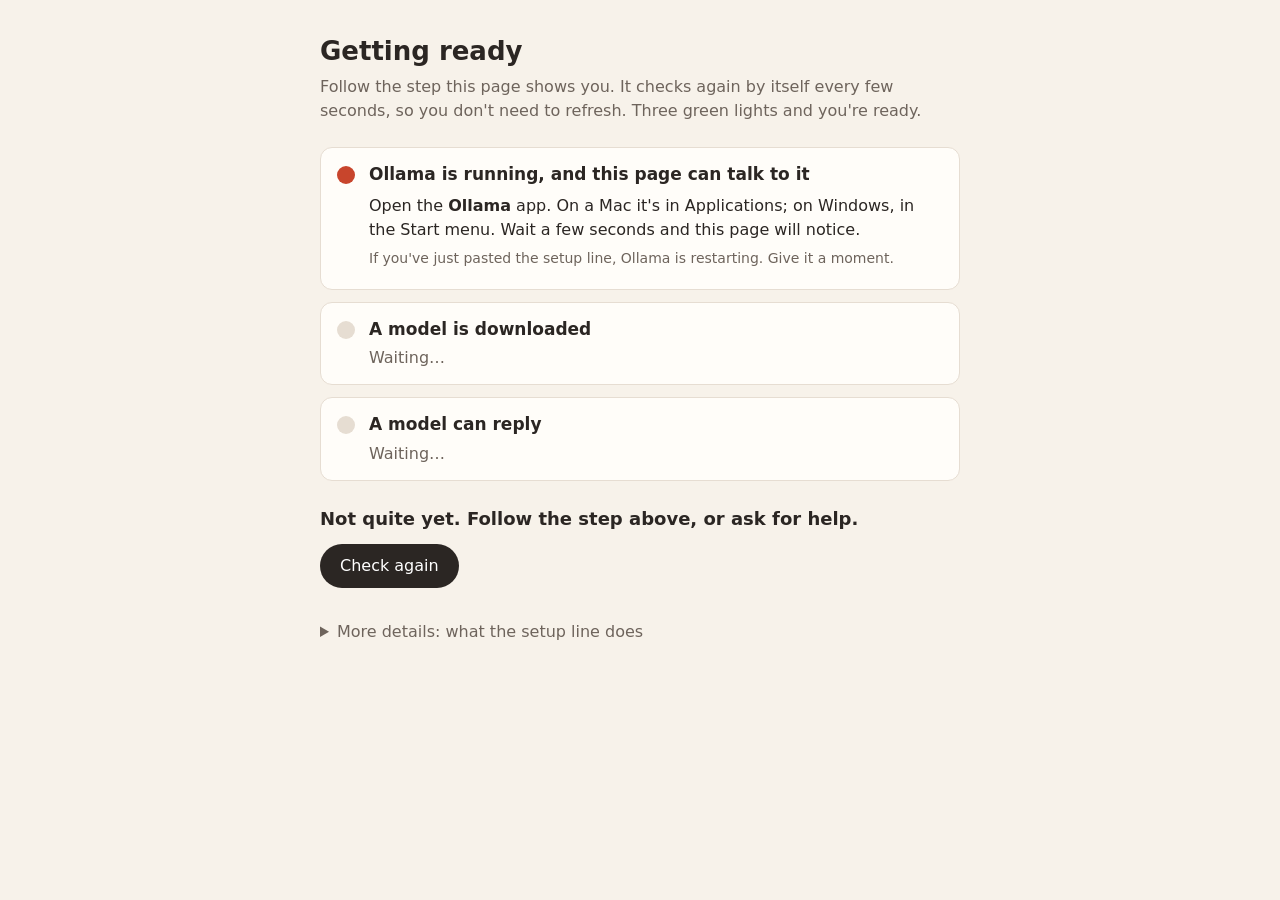
==== check.html @ a4048796 "DIY Bot templates and guide" ====
<!doctype html>
<html lang="en">
<head>
<meta charset="utf-8">
<meta name="viewport" content="width=device-width, initial-scale=1">
<title>DIY Bot: getting ready</title>
<link rel="stylesheet" href="style.css">
<style>
  :root {
    --paper: #f7f2ea; --card: #fffdf9; --ink: #2b2623; --muted: #6e645c;
    --line: #e6ddd2; --good: #2f8a57; --bad: #c8452c; --wait: #c9a227; --code: #f1e8de;
  }
  * { box-sizing: border-box; }
  body { margin: 0; background: var(--paper); color: var(--ink); font-family: var(--font); line-height: 1.5; font-size: 16px; }
  .page { max-width: 680px; margin: 0 auto; padding: 32px 20px 60px; }
  h1 { margin: 0 0 4px; font-size: 26px; }
  .intro { color: var(--muted); margin: 0 0 24px; }

  .check {
    display: flex; gap: 14px; align-items: flex-start;
    background: var(--card); border: 1px solid var(--line);
    border-radius: 12px; padding: 14px 16px; margin-bottom: 12px;
  }
  .light { flex: none; width: 18px; height: 18px; border-radius: 50%; margin-top: 4px; background: var(--line); }
  .check.wait .light { background: var(--wait); animation: pulse 1s infinite alternate; }
  .check.good .light { background: var(--good); }
  .check.bad .light { background: var(--bad); }
  @keyframes pulse { to { opacity: 0.35; } }
  .check > div { flex: 1; min-width: 0; }
  .check h2 { margin: 0; font-size: 17px; }
  .detail { margin-top: 4px; color: var(--muted); }
  .check.bad .detail { color: var(--ink); }
  .detail p { margin: 6px 0; }
  .detail ol { margin: 8px 0; padding-left: 22px; }
  .detail li { margin: 8px 0; }

  code { font-family: var(--mono); background: var(--code); padding: 2px 6px; border-radius: 4px; font-size: 14px; }
  .command {
    display: flex; gap: 8px; align-items: flex-start; margin: 8px 0;
    background: var(--code); border-radius: 10px; padding: 10px 10px 10px 12px;
  }
  .command code { flex: 1; background: none; padding: 0; white-space: pre-wrap; word-break: break-all; font-size: 13.5px; }
  .tabs { display: flex; gap: 6px; margin: 10px 0 4px; }

  button {
    font: inherit; border: 0; border-radius: 999px; padding: 10px 20px;
    background: var(--ink); color: white; cursor: pointer;
  }
  .command button, .tabs button { padding: 5px 12px; font-size: 13px; }
  .tabs button { background: transparent; color: var(--ink); border: 1px solid var(--ink); }
  .tabs button[aria-pressed="true"] { background: var(--ink); color: white; }

  .summary { margin: 24px 0 12px; font-size: 18px; font-weight: 600; }
  .next a { color: var(--ink); }
  .note { color: var(--muted); font-size: 14px; }
  details.more { margin-top: 32px; color: var(--muted); }
  details.more summary { cursor: pointer; }
  details.more p { margin: 8px 0; }
</style>
</head>
<body>
<div class="page">
  <h1>Getting ready</h1>
  <p class="intro">Follow the step this page shows you. It checks again by itself every few seconds, so you don't need to refresh. Three green lights and you're ready.</p>

  <div aria-live="polite">
    <div class="check" id="c1"><span class="light"></span><div><h2>Ollama is running, and this page can talk to it</h2><div class="detail">Checking…</div></div></div>
    <div class="check" id="c2"><span class="light"></span><div><h2>A model is downloaded</h2><div class="detail">Waiting…</div></div></div>
    <div class="check" id="c3"><span class="light"></span><div><h2>A model can reply</h2><div class="detail">Waiting…</div></div></div>
  </div>

  <p class="summary" id="summary"></p>
  <p class="next" id="next" hidden>Next, open <a href="chat.html">chat.html</a> or <a href="mirror.html">mirror.html</a>.</p>
  <button id="again" type="button">Check again</button>

  <details class="more">
    <summary>More details: what the setup line does</summary>
    <p>Your browser normally stops pages opened from your own files from talking to programs on your laptop. The setup line tells Ollama to accept them. It's the setting that decides which pages can talk to your bot.</p>
    <p>While it's set, any website open in your browser could also send requests to Ollama: use your models, or download or delete them. It can't reach your files. That's fine for today. To undo it afterwards:</p>
    <p><b>Mac</b> (it also resets when you restart your laptop): <code>launchctl unsetenv OLLAMA_ORIGINS</code>, then quit and reopen Ollama.</p>
    <p><b>Windows:</b> <code>[Environment]::SetEnvironmentVariable("OLLAMA_ORIGINS", $null, "User")</code>, then quit and reopen Ollama.</p>
    <p>If you'd rather not change the setting, and you have Python, open the pages through a small local server instead: in this folder run <code>python3 -m http.server 8000</code>, then open <code>localhost:8000/check.html</code>. Ollama already trusts pages opened that way.</p>
  </details>
</div>

<script>
// The model to suggest. Any model from ollama.com/library works.
const SUGGESTED = "ministral-3:3b";
const OLLAMA_URL = "http://localhost:11434";

// Which computer this is, so the steps match it. You can switch with the buttons.
let system = /Win/i.test(navigator.userAgent) ? "windows" : "mac";

const OPEN_TERMINAL = {
  mac: "Open <b>Terminal</b>: press <b>Cmd + Space</b>, type <i>Terminal</i>, then press Enter.",
  windows: "Open <b>PowerShell</b>: press the <b>Windows key</b>, type <i>PowerShell</i>, then press Enter."
};
const PASTE = {
  mac: "Paste with <b>Cmd + V</b>, then press Enter.",
  windows: "Paste with <b>Ctrl + V</b> (or right-click), then press Enter."
};

function command(text) {
  return '<div class="command"><code>' + text.replace(/&/g, "&amp;").replace(/</g, "&lt;") +
         '</code><button type="button" class="copy">copy</button></div>';
}

function tabs() {
  return '<div class="tabs" role="group" aria-label="Your computer">' +
    '<button type="button" data-system="mac" aria-pressed="' + (system === "mac") + '">Mac</button>' +
    '<button type="button" data-system="windows" aria-pressed="' + (system === "windows") + '">Windows</button></div>';
}

// The setup step, for when Ollama is running but this page isn't allowed to talk to it.
function setupSteps() {
  if (system === "mac") {
    return tabs() +
      "<p>One line sets everything up and downloads a model.</p><ol>" +
      "<li>" + OPEN_TERMINAL.mac + "</li>" +
      "<li>Copy this line. " + PASTE.mac +
        command('launchctl setenv OLLAMA_ORIGINS "*"; pkill -x Ollama; pkill -x ollama; sleep 3; open -a Ollama; sleep 5; ollama pull ' + SUGGESTED) + "</li>" +
      "<li>Ollama closes and opens again, then the download starts. This page goes green when it's done.</li></ol>";
  }
  return tabs() + "<ol>" +
    "<li>" + OPEN_TERMINAL.windows + "</li>" +
    "<li>Copy this line. " + PASTE.windows +
      command('[Environment]::SetEnvironmentVariable("OLLAMA_ORIGINS", "*", "User")') + "</li>" +
    "<li>Quit Ollama: right-click the llama icon near the clock (click <b>^</b> if you can't see it) and choose <b>Quit Ollama</b>. Then open Ollama again from the Start menu.</li>" +
    "<li>Back in PowerShell, copy this line, paste it and press Enter. It downloads a model." +
      command("ollama pull " + SUGGESTED) + "</li></ol>";
}

// The download step, for when everything is connected but no model is downloaded yet.
function downloadSteps() {
  return tabs() + "<ol>" +
    "<li>" + OPEN_TERMINAL[system] + "</li>" +
    "<li>Copy this line. " + PASTE[system] + command("ollama pull " + SUGGESTED) + "</li>" +
    '<li>Wait for the download to finish. It can take a few minutes.</li></ol>';
}

let lastShown = {};
function set(id, state, html) {
  const key = state + "|" + html;
  if (lastShown[id] === key) return;   // nothing changed, so leave the page alone
  lastShown[id] = key;
  const el = document.getElementById(id);
  el.className = "check " + state;
  el.querySelector(".detail").innerHTML = html;
}

// Can this page reach Ollama? Three possible answers.
async function reachOllama() {
  try {
    const res = await fetch(OLLAMA_URL + "/api/version");
    if (res.ok) return { state: "ok", version: (await res.json()).version };
  } catch (err) { /* blocked, or not running: find out which below */ }
  try {
    // This kind of request can't read the reply, but it does show whether Ollama answered.
    await fetch(OLLAMA_URL + "/api/version", { mode: "no-cors" });
    return { state: "blocked" };
  } catch (err) {
    return { state: "down" };
  }
}

let running = false, done = false, tested = null;

// Models made for search (embeddings), such as nomic-embed-text, can't chat.
function canChat(m) {
  const family = (m.details && m.details.family) || "";
  return !/embed|minilm|rerank/i.test(m.name) && !/bert/i.test(family);
}

async function runChecks() {
  if (running) return;
  running = true;
  try {
    // 1. Is Ollama running, and can this page reach it?
    const reach = await reachOllama();
    if (reach.state === "down") {
      set("c1", "bad", "<p>Open the <b>Ollama</b> app. On a Mac it's in Applications; on Windows, in the Start menu. Wait a few seconds and this page will notice.</p>" +
        '<p class="note">If you\'ve just pasted the setup line, Ollama is restarting. Give it a moment.</p>');
      set("c2", "", "Waiting…"); set("c3", "", "Waiting…");
      return finish(false);
    }
    if (reach.state === "blocked") {
      set("c1", "bad", "<p>Ollama is running, but your browser won't let this page talk to it yet. This is a one-off setup step.</p>" + setupSteps());
      set("c2", "", "Waiting…"); set("c3", "", "Waiting…");
      return finish(false);
    }
    set("c1", "good", "Yes, Ollama version " + reach.version + ".");

    // 2. Are any models downloaded?
    const data = await (await fetch(OLLAMA_URL + "/api/tags")).json();
    const models = (data.models || []).filter(canChat).sort((a, b) => (a.size || 0) - (b.size || 0));
    if (!models.length) {
      set("c2", "bad", "<p>No chat models yet. Download one:</p>" + downloadSteps());
      set("c3", "", "Waiting…");
      return finish(false);
    }
    const list = models.map((m) => "<code>" + m.name + "</code>" + (m.size ? " " + (m.size / 1e9).toFixed(1) + " GB" : "")).join(", ");
    set("c2", "good", "Yes. You can choose any of these in the bots: " + list);

    // 3. Can it reply? Tried once, with the smallest model.
    const smallest = models[0].name;
    if (tested !== smallest) {
      tested = smallest;
      set("c3", "wait", "Asking <code>" + smallest + "</code> to say hello. The first reply can take a while as the model loads…");
      const started = performance.now();
      try {
        const res = await fetch(OLLAMA_URL + "/api/chat", {
          method: "POST",
          headers: { "Content-Type": "application/json" },
          body: JSON.stringify({ model: smallest, stream: false,
            messages: [{ role: "user", content: "Say hello in five words or fewer." }] })
        });
        const reply = await res.json();
        if (reply.error) throw new Error(reply.error);
        const seconds = ((performance.now() - started) / 1000).toFixed(1);
        const said = (reply.message.content || "").replace(/<think>[\s\S]*?<\/think>/, "").trim().replace(/</g, "&lt;");
        set("c3", "good", "<code>" + smallest + "</code> said: “" + said + "” (" + seconds + " seconds)" +
          (seconds > 30 ? '<p class="note">That was slow. It\'s fine to keep going, or pair up with someone whose laptop is quicker.</p>' : ""));
        return finish(true);
      } catch (err) {
        // Not retried automatically. Press Check again to try once more.
        set("c3", "bad", "<p>The model didn't reply: " + err.message.replace(/</g, "&lt;") + "</p><p>If it mentions memory, close other apps, or pair up with someone. Then press Check again.</p>");
        return finish(false);
      }
    }
  } catch (err) {
    set("c1", "bad", "Something unexpected happened: " + String(err.message).replace(/</g, "&lt;") + ". Press Check again.");
    return finish(false);
  } finally {
    running = false;
  }
}

function finish(ok) {
  done = ok;
  document.getElementById("summary").textContent = ok ? "You're ready." : "Not quite yet. Follow the step above, or ask for help.";
  document.getElementById("next").hidden = !ok;
}

// Copy buttons and the Mac / Windows switch.
document.addEventListener("click", async (event) => {
  const button = event.target.closest("button");
  if (!button) return;
  if (button.classList.contains("copy")) {
    const text = button.previousElementSibling.textContent;
    try { await navigator.clipboard.writeText(text); }
    catch (err) {
      const area = document.createElement("textarea");
      area.value = text; document.body.appendChild(area); area.select();
      document.execCommand("copy"); area.remove();
    }
    button.textContent = "copied";
    setTimeout(() => (button.textContent = "copy"), 1500);
  }
  if (button.dataset.system) {
    system = button.dataset.system;
    lastShown = {};
    runChecks();
  }
});

document.getElementById("again").addEventListener("click", () => { tested = null; lastShown = {}; done = false; runChecks(); });

// Check now, then every few seconds until everything is green.
runChecks();
setInterval(() => { if (!done) runChecks(); }, 4000);
</script>
</body>
</html>
---- style.css ----
/* =====================================================================
   style.css: how every page in this folder looks.

   The first three sections are the controls:
     1. Fonts, shared by every page
     2. Colours for the chat bot
     3. Colours for the mirror bot
   Change a value, save this file, then refresh the page in your browser.

   Everything after that is layout. You only need to touch it if you want
   to move things around.
   ===================================================================== */


/* ---------------------------------------------------------------------
   1. ADAPT: fonts, shared by every page

   The pages use Rubik and Roboto Mono if they're installed on this laptop
   or saved in a "fonts" folder (as Rubik.woff2 and RobotoMono.woff2).
   Otherwise they fall back to your system's fonts.
   Nothing is downloaded from the internet.
   --------------------------------------------------------------------- */

@font-face { font-family: "Rubik"; src: local("Rubik"), url("fonts/Rubik.woff2") format("woff2"); font-weight: 300 700; }
@font-face { font-family: "Roboto Mono"; src: local("Roboto Mono"), url("fonts/RobotoMono.woff2") format("woff2"); font-weight: 300 700; }

:root {
  --font: "Rubik", system-ui, -apple-system, "Segoe UI", sans-serif;   /* main text */
  --mono: "Roboto Mono", ui-monospace, Menlo, Consolas, monospace;     /* your messages, labels, the prompt */
}


/* ---------------------------------------------------------------------
   2. ADAPT: colours for the chat bot (chat.html)
   --------------------------------------------------------------------- */

body.chat {
  --page: #fce9de;          /* pale peach background */
  --sidebar: #e7857a;       /* coral sidebar */
  --you: #f8d3ce;           /* your messages */
  --prompt: #f5dcd3;        /* the "prompt sent to model" block */
  --prompt-line: #e0a89b;   /* its border */
  --send: #e85a5a;          /* send button */
  --ink: #3a2a26;           /* main text, and text on the sidebar */
  --muted: #7d5f57;         /* quieter text */
  --label: #9b3f33;         /* labels inside the prompt block */
  --white: #ffffff;         /* input box */
}


/* ---------------------------------------------------------------------
   3. ADAPT: colours for the mirror bot (mirror.html)
   --------------------------------------------------------------------- */

body.mirror {
  --page: #efebf6;          /* lavender background */
  --card: #fdfcff;          /* writing box and reflections */
  --ink: #26232d;           /* main text */
  --muted: #6b6578;         /* quieter text */
  --accent: #6a4fc4;        /* button and reflection edge */
  --line: #dcd5e8;          /* borders */
}


/* =====================================================================
   LAYOUT: everything below arranges the pages.

   EXTEND: new forms start here. A deck of cards to draw from, notes in the
   margin of your writing, a slower page that reveals one line at a time.
   Teaches: that a bot doesn't have to look like a chat window.
   ===================================================================== */

* { box-sizing: border-box; }

/* A clear outline for whatever the keyboard is on */
:focus-visible { outline: 3px solid #1a1a1a; outline-offset: 2px; }

/* Shown when there's a typo in the code, so the page isn't just blank */
.typo {
  position: fixed; top: 12px; left: 12px; right: 12px; z-index: 10;
  background: #fff3c4; color: #2b2400; border: 2px solid #c9a227; border-radius: 12px;
  padding: 14px 16px; font-family: var(--font); font-size: 16px; line-height: 1.5;
}


/* ---- Chat: page and sidebar ---- */

body.chat {
  margin: 0; height: 100vh; background: var(--page); color: var(--ink);
  font-family: var(--font); font-size: 16px; line-height: 1.55;
  display: grid; grid-template-columns: 260px 1fr;
}
.chat aside {
  background: var(--sidebar); color: var(--ink);
  padding: 28px 22px; display: flex; flex-direction: column; gap: 18px;
  overflow-y: auto;
}
.chat aside h1 { margin: 0; font-size: 28px; font-weight: 600; }
.chat .setting { display: flex; flex-direction: column; gap: 6px; }
.chat .setting label, .chat .setting-label { font-family: var(--mono); font-size: 12px; }
.chat aside select {
  width: 100%; font-family: var(--mono); font-size: 12px; color: var(--ink);
  background: var(--white); border: 0; border-radius: 10px; padding: 7px 8px;
}
.chat aside input[type="range"] { width: 100%; accent-color: var(--ink); }
.chat .notes-status { margin: 0; font-family: var(--mono); font-size: 12px; }
.chat aside details { font-size: 13px; }
.chat aside summary { cursor: pointer; font-family: var(--mono); }
.chat aside .instructions {
  margin-top: 8px; padding: 10px; border-radius: 10px;
  background: rgba(255,255,255,0.35); white-space: pre-wrap; font-family: var(--mono); font-size: 12px;
}
.chat .buttons { display: flex; flex-wrap: wrap; gap: 8px; }
.chat .buttons.end { margin-top: auto; }
.chat aside button {
  font: inherit; font-size: 13px; color: var(--ink); background: rgba(255,255,255,0.35);
  border: 1px solid var(--ink); border-radius: 999px; padding: 6px 14px; cursor: pointer;
}
.chat aside button.link {
  align-self: flex-start; background: none; border: 0; padding: 0;
  font-family: var(--mono); font-size: 12px; text-decoration: underline;
}

/* ---- Chat: the conversation ---- */

.chat main { display: flex; flex-direction: column; height: 100vh; min-width: 0; }
.chat #conversation { flex: 1; overflow-y: auto; padding: 32px 24px 16px; }
.chat .column { max-width: 720px; margin: 0 auto; }
.chat .empty { color: var(--muted); text-align: center; margin-top: 18vh; }
.chat .turn { margin-bottom: 28px; }

.chat .you {
  margin-left: auto; max-width: 80%; width: fit-content;
  background: var(--you); padding: 12px 16px; border-radius: 18px 18px 4px 18px;
  font-family: var(--mono); font-size: 14px; white-space: pre-wrap;
}

/* The "prompt sent to model" block: open on the latest turn,
   a dashed pill on earlier turns. Click to open or close. */
.chat details.prompt { margin: 12px 0; }
.chat details.prompt summary {
  list-style: none; cursor: pointer; font-family: var(--mono); font-size: 12px; color: var(--muted);
}
.chat details.prompt summary::-webkit-details-marker { display: none; }
.chat details.prompt[open] {
  background: var(--prompt); border: 1px solid var(--prompt-line);
  border-radius: 14px; padding: 12px 14px;
}
.chat details.prompt[open] summary { margin-bottom: 8px; color: var(--ink); }
.chat details.prompt:not([open]) summary {
  display: inline-block; border: 1px dashed var(--prompt-line);
  border-radius: 999px; padding: 4px 12px;
}
.chat .part { margin: 8px 0 0; font-family: var(--mono); font-size: 12.5px; white-space: pre-wrap; }
.chat .part .role { display: block; font-weight: 600; color: var(--label); }
.chat .part.notes { padding-left: 10px; border-left: 3px solid var(--prompt-line); }

/* The model's reasoning text, for models that write it out */
.chat details.thinking, .mirror details.thinking { margin: 6px 0 10px; font-size: 13px; color: var(--muted); }
.chat details.thinking summary, .mirror details.thinking summary { cursor: pointer; font-family: var(--mono); font-size: 12px; }
.thinking-text { white-space: pre-wrap; font-style: italic; margin-top: 6px; max-height: 240px; overflow-y: auto; }

.chat .bot { white-space: pre-wrap; font-size: 16.5px; }
.chat .bot.error { color: #a23a26; }

.chat .chips { display: flex; flex-wrap: wrap; gap: 6px; margin-top: 10px; }
.chat .chip {
  font-family: var(--mono); font-size: 11.5px; color: var(--muted);
  background: rgba(255,255,255,0.6); border-radius: 999px; padding: 3px 10px; cursor: help;
}
.chat button.chip { border: 1px solid var(--prompt-line); cursor: pointer; }

/* ---- Chat: the message box ---- */

.chat form { padding: 12px 24px 24px; }
.chat .pill {
  max-width: 720px; margin: 0 auto; display: flex; align-items: flex-end; gap: 8px;
  background: var(--white); border-radius: 28px; padding: 8px 8px 8px 20px;
  box-shadow: 0 2px 10px rgba(160, 90, 70, 0.12);
}
.chat textarea {
  flex: 1; border: 0; outline: none; resize: none; height: 40px; max-height: 160px;
  padding: 9px 0; font: inherit; color: var(--ink); background: transparent;
}
.chat .send {
  flex: none; width: 40px; height: 40px; border-radius: 50%; border: 0;
  background: var(--send); color: var(--white); font-size: 18px; cursor: pointer;
}
.chat .send:disabled { opacity: 0.5; cursor: wait; }
/* The microphone button, added by voice.js */
.chat .mic { background: var(--white); color: var(--ink); border: 1px solid var(--prompt-line); font-size: 16px; }
.chat .mic.listening { background: var(--send); color: var(--white); border-color: var(--send); }

/* ---- Chat on small screens, or zoomed in: the sidebar sits above the conversation ---- */

@media (max-width: 700px) {
  body.chat { display: block; height: auto; }
  .chat aside { padding: 16px; gap: 12px; }
  .chat aside h1 { font-size: 22px; }
  .chat main { height: auto; min-height: 70vh; }
  .chat #conversation { padding: 20px 16px 8px; }
  .chat form { padding: 8px 16px 16px; position: sticky; bottom: 0; background: var(--page); }
}


/* ---- Mirror: page ---- */

body.mirror {
  margin: 0; background: var(--page); color: var(--ink);
  font-family: var(--font); font-size: 16px; line-height: 1.55;
}
.mirror .page { max-width: 760px; margin: 0 auto; padding: 24px 20px 60px; }

.mirror header { margin-bottom: 20px; }
.mirror header h1 { margin: 0; font-size: 22px; letter-spacing: 0.04em; text-transform: uppercase; }
.mirror header p { margin: 4px 0 0; color: var(--muted); }
.mirror .controls {
  display: flex; flex-wrap: wrap; align-items: center; gap: 8px 12px; margin-top: 12px;
  font-family: var(--mono); font-size: 13px; color: var(--muted);
}
.mirror .controls .pair { display: inline-flex; align-items: center; gap: 8px; }
.mirror .controls input[type="range"] { accent-color: var(--accent); width: 120px; }
.mirror header select {
  font-family: var(--mono); font-size: 13px; color: var(--ink);
  background: var(--card); border: 1px solid var(--line); border-radius: 8px; padding: 4px 8px;
}

/* ---- Mirror: the writing box ---- */

.mirror .writing {
  background: var(--card); border: 1px solid var(--line);
  border-radius: 14px; padding: 16px;
}
.mirror .writing label { display: block; font-weight: 600; margin-bottom: 8px; }
.mirror textarea {
  width: 100%; min-height: 200px; resize: vertical; padding: 12px;
  border: 1px solid var(--line); border-radius: 10px;
  font-family: var(--font); font-size: 16px; color: var(--ink); background: white;
}
.mirror .row { display: flex; gap: 12px; align-items: center; margin-top: 12px; flex-wrap: wrap; }
.mirror .row .file { font-size: 14px; color: var(--muted); }
.mirror .row .file label { display: inline; font-weight: 400; margin: 0; }
.mirror .row button { margin-left: auto; }
.mirror button {
  font: inherit; border: 0; border-radius: 999px; padding: 10px 20px;
  background: var(--accent); color: white; cursor: pointer;
}
.mirror button:disabled { opacity: 0.5; cursor: wait; }

/* ---- Mirror: the reflections ---- */

.mirror .reflections-head { display: flex; align-items: baseline; justify-content: space-between; gap: 12px; margin: 32px 0 12px; }
.mirror .reflections-head h2 { margin: 0; }
.mirror button.quiet, .mirror button.copy {
  background: transparent; color: var(--accent); border: 1px solid var(--accent);
  padding: 5px 14px; font-size: 13px;
}
.mirror button.copy { margin-top: 10px; }
.mirror h2 { font-size: 14px; text-transform: uppercase; letter-spacing: 0.06em; color: var(--muted); margin: 32px 0 12px; }
.mirror .empty { color: var(--muted); }

.mirror .reflection {
  background: var(--card); border-left: 4px solid var(--accent);
  border-radius: 0 12px 12px 0; padding: 14px 16px; margin-bottom: 16px;
}
.mirror .reflection time { font-size: 12px; color: var(--muted); font-family: var(--mono); }
.mirror .reflection .text { white-space: pre-wrap; font-size: 17px; margin-top: 6px; }
.mirror .reflection.error { border-left-style: dashed; }

/* The "prompt sent to model" panel */
.mirror details.sent { margin-top: 10px; font-size: 13px; }
.mirror details.sent summary { cursor: pointer; color: var(--muted); font-family: var(--mono); }
.mirror details.sent .part { margin: 8px 0; padding: 8px 10px; border-left: 3px solid var(--line); background: var(--page); white-space: pre-wrap; font-family: var(--mono); max-height: 240px; overflow-y: auto; }
.mirror details.sent .role { display: block; color: var(--accent); font-weight: 600; }

/* ---- Guide (guide.html): the README as a page ---- */

body.guide {
  --page: #fffaf6; --ink: #2b2623; --muted: #6e645c;
  --accent: #b5442b; --line: #eadfd5; --code: #f6ece4;
  margin: 0; background: var(--page); color: var(--ink);
  font-family: var(--font); font-size: 17px; line-height: 1.6;
}
.guide .page { max-width: 760px; margin: 0 auto; padding: 32px 20px 80px; }
.guide header { display: flex; flex-wrap: wrap; align-items: baseline; justify-content: space-between; gap: 12px; margin-bottom: 8px; }
.guide header h1 { margin: 0; font-size: 28px; }
.guide nav { display: flex; gap: 16px; font-family: var(--mono); font-size: 14px; }
.guide a { color: var(--accent); }
.guide h2 { margin: 44px 0 10px; font-size: 22px; }
.guide h3 { margin: 28px 0 6px; font-size: 18px; }
.guide code { font-family: var(--mono); font-size: 0.88em; background: var(--code); padding: 1px 5px; border-radius: 4px; }
.guide pre {
  position: relative; background: var(--code); border: 1px solid var(--line);
  border-radius: 10px; padding: 14px 16px; overflow-x: auto;
}
.guide pre code { background: none; padding: 0; font-size: 14px; }
.guide pre .copy {
  position: absolute; top: 8px; right: 8px; font: inherit; font-family: var(--mono); font-size: 12px;
  background: var(--page); color: var(--ink); border: 1px solid var(--line); border-radius: 999px;
  padding: 3px 10px; cursor: pointer;
}
.guide table { border-collapse: collapse; width: 100%; font-size: 15px; }
.guide th, .guide td { text-align: left; padding: 8px 10px; border-bottom: 1px solid var(--line); vertical-align: top; }
.guide li { margin: 4px 0; }
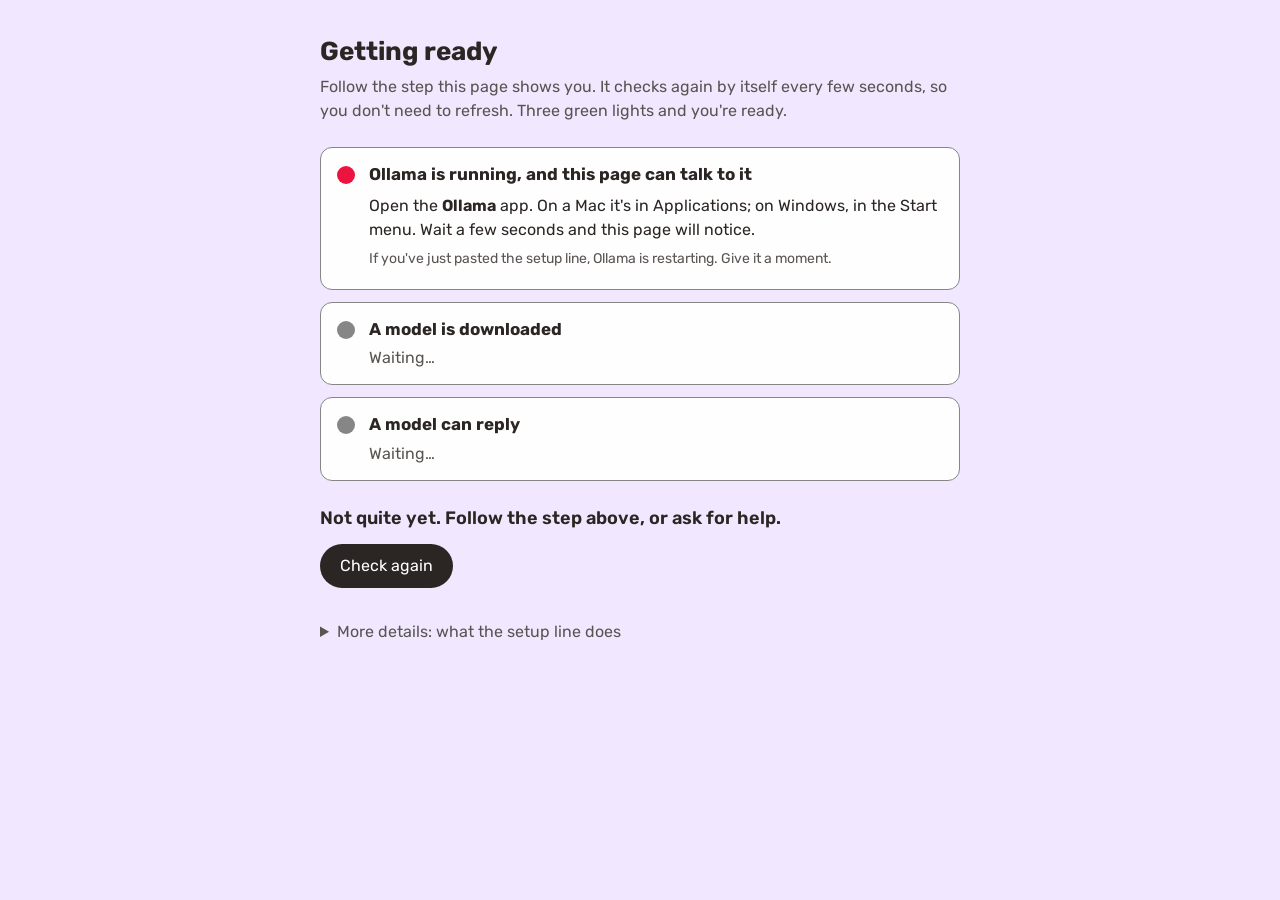
==== commit ce38f4b3: "fonts and style change and index addition" ====
--- a/check.html
+++ b/check.html
@@ -4,11 +4,11 @@
 <meta charset="utf-8">
 <meta name="viewport" content="width=device-width, initial-scale=1">
 <title>DIY Bot: getting ready</title>
-<link rel="stylesheet" href="style.css">
+<link rel="stylesheet" href="style/style.css">
 <style>
   :root {
-    --paper: #f7f2ea; --card: #fffdf9; --ink: #2b2623; --muted: #6e645c;
-    --line: #e6ddd2; --good: #2f8a57; --bad: #c8452c; --wait: #c9a227; --code: #f1e8de;
+    --paper: #f1e8ff; --card: #fffefe; --ink: #2b2623; --muted: #585452;
+    --line: #868686; --good: #2ca761; --bad: #ec143f; --wait: #e5d32b; --code: #fcf0ff;
   }
   * { box-sizing: border-box; }
   body { margin: 0; background: var(--paper); color: var(--ink); font-family: var(--font); line-height: 1.5; font-size: 16px; }
--- a/style/style.css
+++ b/style/style.css
@@ -0,0 +1,303 @@
+/* =====================================================================
+   style.css: how every page in this folder looks.
+
+   The first three sections are the controls:
+     1. Fonts, shared by every page
+     2. Colours for the chat bot
+     3. Colours for the mirror bot
+   Change a value, save this file, then refresh the page in your browser.
+
+   Everything after that is layout. You only need to touch it if you want
+   to move things around.
+   ===================================================================== */
+
+@import url("fonts.css");   /* the two fonts, stored in this folder */
+
+
+/* ---------------------------------------------------------------------
+   1. ADAPT: fonts, shared by every page
+
+   The pages use Rubik and Roboto Mono, which come from fonts.css in this
+   folder. Nothing is downloaded from the internet.
+   To use other fonts, change the two names below. A font installed on your
+   laptop works by its name, for example "Georgia".
+   --------------------------------------------------------------------- */
+
+:root {
+  --font: "Rubik", system-ui, -apple-system, "Segoe UI", sans-serif;   /* main text */
+  --mono: "Roboto Mono", ui-monospace, Menlo, Consolas, monospace;     /* your messages, labels, the prompt */
+}
+
+
+/* ---------------------------------------------------------------------
+   2. ADAPT: colours for the chat bot (chat.html)
+   --------------------------------------------------------------------- */
+
+body.chat {
+  --page: #fce9de;          /* pale peach background */
+  --sidebar: #e7857a;       /* coral sidebar */
+  --you: #f8d3ce;           /* your messages */
+  --prompt: #f5dcd3;        /* the "prompt sent to model" block */
+  --prompt-line: #e0a89b;   /* its border */
+  --send: #e85a5a;          /* send button */
+  --ink: #3a2a26;           /* main text, and text on the sidebar */
+  --muted: #7d5f57;         /* quieter text */
+  --label: #9b3f33;         /* labels inside the prompt block */
+  --white: #ffffff;         /* input box */
+}
+
+
+/* ---------------------------------------------------------------------
+   3. ADAPT: colours for the mirror bot (mirror.html)
+   --------------------------------------------------------------------- */
+
+body.mirror {
+  --page: #efebf6;          /* lavender background */
+  --card: #fdfcff;          /* writing box and reflections */
+  --ink: #26232d;           /* main text */
+  --muted: #6b6578;         /* quieter text */
+  --accent: #6a4fc4;        /* button and reflection edge */
+  --line: #dcd5e8;          /* borders */
+}
+
+
+/* =====================================================================
+   LAYOUT: everything below arranges the pages.
+
+   EXTEND: new forms start here. A deck of cards to draw from, notes in the
+   margin of your writing, a slower page that reveals one line at a time.
+   Teaches: that a bot doesn't have to look like a chat window.
+   ===================================================================== */
+
+* { box-sizing: border-box; }
+
+/* A clear outline for whatever the keyboard is on */
+:focus-visible { outline: 3px solid #1a1a1a; outline-offset: 2px; }
+
+/* Shown when there's a typo in the code, so the page isn't just blank */
+.typo {
+  position: fixed; top: 12px; left: 12px; right: 12px; z-index: 10;
+  background: #fff3c4; color: #2b2400; border: 2px solid #c9a227; border-radius: 12px;
+  padding: 14px 16px; font-family: var(--font); font-size: 16px; line-height: 1.5;
+}
+
+
+/* ---- Chat: page and sidebar ---- */
+
+body.chat {
+  margin: 0; height: 100vh; background: var(--page); color: var(--ink);
+  font-family: var(--font); font-size: 16px; line-height: 1.55;
+  display: grid; grid-template-columns: 260px 1fr;
+}
+.chat aside {
+  background: var(--sidebar); color: var(--ink);
+  padding: 28px 22px; display: flex; flex-direction: column; gap: 18px;
+  overflow-y: auto;
+}
+.chat aside h1 { margin: 0; font-size: 28px; font-weight: 600; }
+.chat .setting { display: flex; flex-direction: column; gap: 6px; }
+.chat .setting label, .chat .setting-label { font-family: var(--mono); font-size: 12px; }
+.chat aside select {
+  width: 100%; font-family: var(--mono); font-size: 12px; color: var(--ink);
+  background: var(--white); border: 0; border-radius: 10px; padding: 7px 8px;
+}
+.chat aside input[type="range"] { width: 100%; accent-color: var(--ink); }
+.chat .notes-status { margin: 0; font-family: var(--mono); font-size: 12px; }
+.chat aside details { font-size: 13px; }
+.chat aside summary { cursor: pointer; font-family: var(--mono); }
+.chat aside .instructions {
+  margin-top: 8px; padding: 10px; border-radius: 10px;
+  background: rgba(255,255,255,0.35); white-space: pre-wrap; font-family: var(--mono); font-size: 12px;
+}
+.chat .buttons { display: flex; flex-wrap: wrap; gap: 8px; }
+.chat .buttons.end { margin-top: auto; }
+.chat aside button {
+  font: inherit; font-size: 13px; color: var(--ink); background: rgba(255,255,255,0.35);
+  border: 1px solid var(--ink); border-radius: 999px; padding: 6px 14px; cursor: pointer;
+}
+.chat aside button.link {
+  align-self: flex-start; background: none; border: 0; padding: 0;
+  font-family: var(--mono); font-size: 12px; text-decoration: underline;
+}
+
+/* ---- Chat: the conversation ---- */
+
+.chat main { display: flex; flex-direction: column; height: 100vh; min-width: 0; }
+.chat #conversation { flex: 1; overflow-y: auto; padding: 32px 24px 16px; }
+.chat .column { max-width: 720px; margin: 0 auto; }
+.chat .empty { color: var(--muted); text-align: center; margin-top: 18vh; }
+.chat .turn { margin-bottom: 28px; }
+
+.chat .you {
+  margin-left: auto; max-width: 80%; width: fit-content;
+  background: var(--you); padding: 12px 16px; border-radius: 18px 18px 4px 18px;
+  font-family: var(--mono); font-size: 14px; white-space: pre-wrap;
+}
+
+/* The "prompt sent to model" block: open on the latest turn,
+   a dashed pill on earlier turns. Click to open or close. */
+.chat details.prompt { margin: 12px 0; }
+.chat details.prompt summary {
+  list-style: none; cursor: pointer; font-family: var(--mono); font-size: 12px; color: var(--muted);
+}
+.chat details.prompt summary::-webkit-details-marker { display: none; }
+.chat details.prompt[open] {
+  background: var(--prompt); border: 1px solid var(--prompt-line);
+  border-radius: 14px; padding: 12px 14px;
+}
+.chat details.prompt[open] summary { margin-bottom: 8px; color: var(--ink); }
+.chat details.prompt:not([open]) summary {
+  display: inline-block; border: 1px dashed var(--prompt-line);
+  border-radius: 999px; padding: 4px 12px;
+}
+.chat .part { margin: 8px 0 0; font-family: var(--mono); font-size: 12.5px; white-space: pre-wrap; }
+.chat .part .role { display: block; font-weight: 600; color: var(--label); }
+.chat .part.notes { padding-left: 10px; border-left: 3px solid var(--prompt-line); }
+
+/* The model's reasoning text, for models that write it out */
+.chat details.thinking, .mirror details.thinking { margin: 6px 0 10px; font-size: 13px; color: var(--muted); }
+.chat details.thinking summary, .mirror details.thinking summary { cursor: pointer; font-family: var(--mono); font-size: 12px; }
+.thinking-text { white-space: pre-wrap; font-style: italic; margin-top: 6px; max-height: 240px; overflow-y: auto; }
+
+.chat .bot { white-space: pre-wrap; font-size: 16.5px; }
+.chat .bot.error { color: #a23a26; }
+
+.chat .chips { display: flex; flex-wrap: wrap; gap: 6px; margin-top: 10px; }
+.chat .chip {
+  font-family: var(--mono); font-size: 11.5px; color: var(--muted);
+  background: rgba(255,255,255,0.6); border-radius: 999px; padding: 3px 10px; cursor: help;
+}
+.chat button.chip { border: 1px solid var(--prompt-line); cursor: pointer; }
+
+/* ---- Chat: the message box ---- */
+
+.chat form { padding: 12px 24px 24px; }
+.chat .pill {
+  max-width: 720px; margin: 0 auto; display: flex; align-items: flex-end; gap: 8px;
+  background: var(--white); border-radius: 28px; padding: 8px 8px 8px 20px;
+  box-shadow: 0 2px 10px rgba(160, 90, 70, 0.12);
+}
+.chat textarea {
+  flex: 1; border: 0; outline: none; resize: none; height: 40px; max-height: 160px;
+  padding: 9px 0; font: inherit; color: var(--ink); background: transparent;
+}
+.chat .send {
+  flex: none; width: 40px; height: 40px; border-radius: 50%; border: 0;
+  background: var(--send); color: var(--white); font-size: 18px; cursor: pointer;
+}
+.chat .send:disabled { opacity: 0.5; cursor: wait; }
+/* The microphone button, added by voice.js */
+.chat .mic { background: var(--white); color: var(--ink); border: 1px solid var(--prompt-line); font-size: 16px; }
+.chat .mic.listening { background: var(--send); color: var(--white); border-color: var(--send); }
+
+/* ---- Chat on small screens, or zoomed in: the sidebar sits above the conversation ---- */
+
+@media (max-width: 700px) {
+  body.chat { display: block; height: auto; }
+  .chat aside { padding: 16px; gap: 12px; }
+  .chat aside h1 { font-size: 22px; }
+  .chat main { height: auto; min-height: 70vh; }
+  .chat #conversation { padding: 20px 16px 8px; }
+  .chat form { padding: 8px 16px 16px; position: sticky; bottom: 0; background: var(--page); }
+}
+
+
+/* ---- Mirror: page ---- */
+
+body.mirror {
+  margin: 0; background: var(--page); color: var(--ink);
+  font-family: var(--font); font-size: 16px; line-height: 1.55;
+}
+.mirror .page { max-width: 760px; margin: 0 auto; padding: 24px 20px 60px; }
+
+.mirror header { margin-bottom: 20px; }
+.mirror header h1 { margin: 0; font-size: 22px; letter-spacing: 0.04em; text-transform: uppercase; }
+.mirror header p { margin: 4px 0 0; color: var(--muted); }
+.mirror .controls {
+  display: flex; flex-wrap: wrap; align-items: center; gap: 8px 12px; margin-top: 12px;
+  font-family: var(--mono); font-size: 13px; color: var(--muted);
+}
+.mirror .controls .pair { display: inline-flex; align-items: center; gap: 8px; }
+.mirror .controls input[type="range"] { accent-color: var(--accent); width: 120px; }
+.mirror header select {
+  font-family: var(--mono); font-size: 13px; color: var(--ink);
+  background: var(--card); border: 1px solid var(--line); border-radius: 8px; padding: 4px 8px;
+}
+
+/* ---- Mirror: the writing box ---- */
+
+.mirror .writing {
+  background: var(--card); border: 1px solid var(--line);
+  border-radius: 14px; padding: 16px;
+}
+.mirror .writing label { display: block; font-weight: 600; margin-bottom: 8px; }
+.mirror textarea {
+  width: 100%; min-height: 200px; resize: vertical; padding: 12px;
+  border: 1px solid var(--line); border-radius: 10px;
+  font-family: var(--font); font-size: 16px; color: var(--ink); background: white;
+}
+.mirror .row { display: flex; gap: 12px; align-items: center; margin-top: 12px; flex-wrap: wrap; }
+.mirror .row .file { font-size: 14px; color: var(--muted); }
+.mirror .row .file label { display: inline; font-weight: 400; margin: 0; }
+.mirror .row button { margin-left: auto; }
+.mirror button {
+  font: inherit; border: 0; border-radius: 999px; padding: 10px 20px;
+  background: var(--accent); color: white; cursor: pointer;
+}
+.mirror button:disabled { opacity: 0.5; cursor: wait; }
+
+/* ---- Mirror: the reflections ---- */
+
+.mirror .reflections-head { display: flex; align-items: baseline; justify-content: space-between; gap: 12px; margin: 32px 0 12px; }
+.mirror .reflections-head h2 { margin: 0; }
+.mirror button.quiet, .mirror button.copy {
+  background: transparent; color: var(--accent); border: 1px solid var(--accent);
+  padding: 5px 14px; font-size: 13px;
+}
+.mirror button.copy { margin-top: 10px; }
+.mirror h2 { font-size: 14px; text-transform: uppercase; letter-spacing: 0.06em; color: var(--muted); margin: 32px 0 12px; }
+.mirror .empty { color: var(--muted); }
+
+.mirror .reflection {
+  background: var(--card); border-left: 4px solid var(--accent);
+  border-radius: 0 12px 12px 0; padding: 14px 16px; margin-bottom: 16px;
+}
+.mirror .reflection time { font-size: 12px; color: var(--muted); font-family: var(--mono); }
+.mirror .reflection .text { white-space: pre-wrap; font-size: 17px; margin-top: 6px; }
+.mirror .reflection.error { border-left-style: dashed; }
+
+/* The "prompt sent to model" panel */
+.mirror details.sent { margin-top: 10px; font-size: 13px; }
+.mirror details.sent summary { cursor: pointer; color: var(--muted); font-family: var(--mono); }
+.mirror details.sent .part { margin: 8px 0; padding: 8px 10px; border-left: 3px solid var(--line); background: var(--page); white-space: pre-wrap; font-family: var(--mono); max-height: 240px; overflow-y: auto; }
+.mirror details.sent .role { display: block; color: var(--accent); font-weight: 600; }
+
+/* ---- Guide (guide.html): the README as a page ---- */
+
+body.guide {
+  --page: #fffaf6; --ink: #2b2623; --muted: #6e645c;
+  --accent: #b5442b; --line: #eadfd5; --code: #f6ece4;
+  margin: 0; background: var(--page); color: var(--ink);
+  font-family: var(--font); font-size: 17px; line-height: 1.6;
+}
+.guide .page { max-width: 760px; margin: 0 auto; padding: 32px 20px 80px; }
+.guide header { display: flex; flex-wrap: wrap; align-items: baseline; justify-content: space-between; gap: 12px; margin-bottom: 8px; }
+.guide header h1 { margin: 0; font-size: 28px; }
+.guide nav { display: flex; gap: 16px; font-family: var(--mono); font-size: 14px; }
+.guide a { color: var(--accent); }
+.guide h2 { margin: 44px 0 10px; font-size: 22px; }
+.guide h3 { margin: 28px 0 6px; font-size: 18px; }
+.guide code { font-family: var(--mono); font-size: 0.88em; background: var(--code); padding: 1px 5px; border-radius: 4px; }
+.guide pre {
+  position: relative; background: var(--code); border: 1px solid var(--line);
+  border-radius: 10px; padding: 14px 16px; overflow-x: auto;
+}
+.guide pre code { background: none; padding: 0; font-size: 14px; }
+.guide pre .copy {
+  position: absolute; top: 8px; right: 8px; font: inherit; font-family: var(--mono); font-size: 12px;
+  background: var(--page); color: var(--ink); border: 1px solid var(--line); border-radius: 999px;
+  padding: 3px 10px; cursor: pointer;
+}
+.guide table { border-collapse: collapse; width: 100%; font-size: 15px; }
+.guide th, .guide td { text-align: left; padding: 8px 10px; border-bottom: 1px solid var(--line); vertical-align: top; }
+.guide li { margin: 4px 0; }
